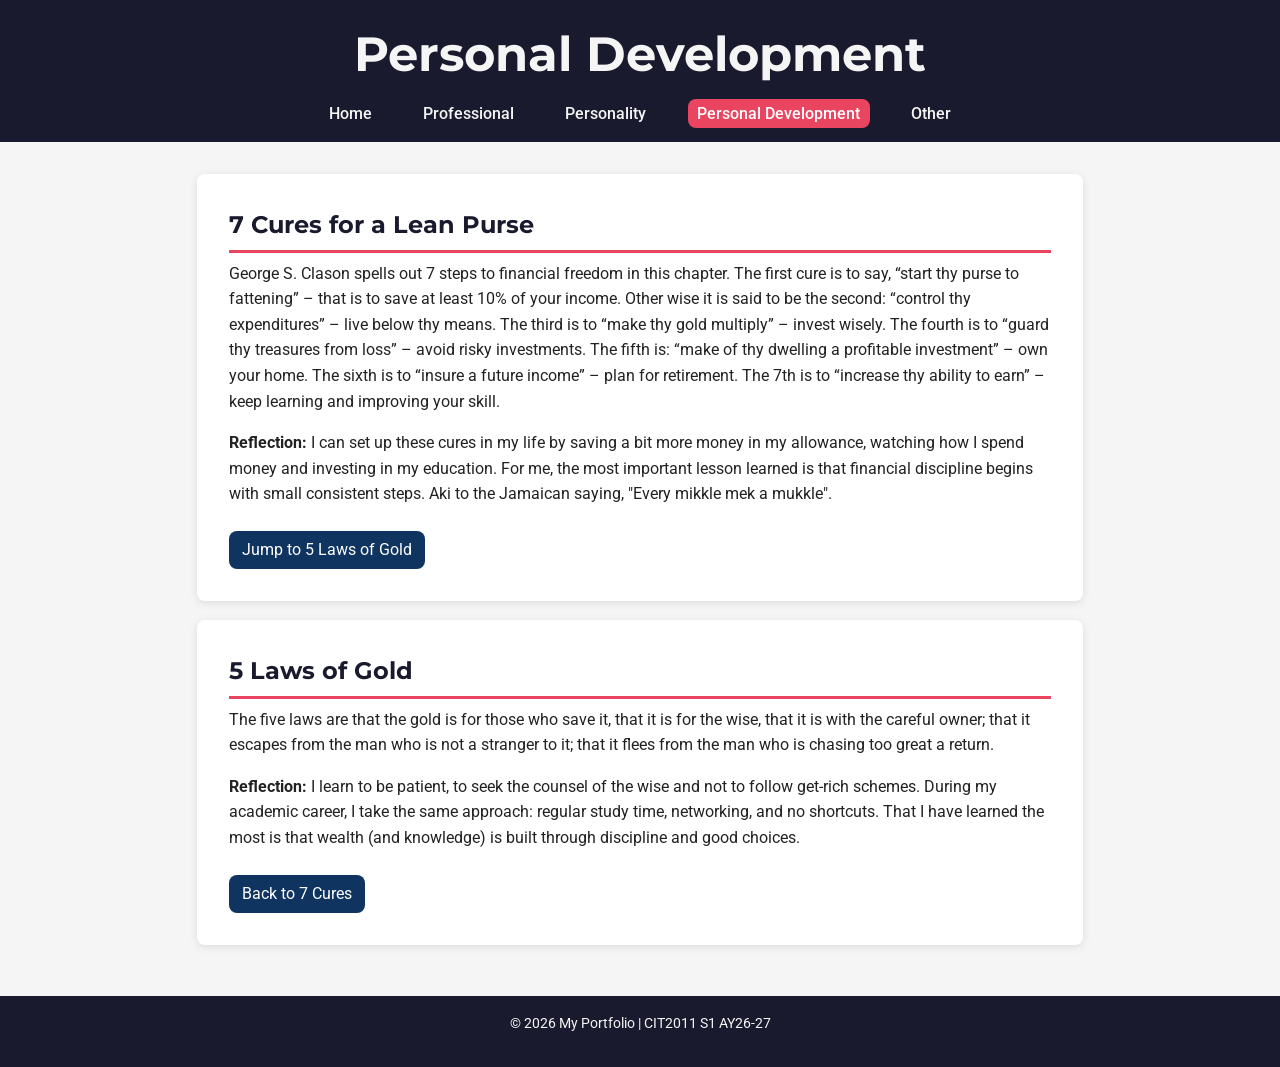
==== Codes/development.html @ 7aa10af8 "Add files via upload" ====
<!DOCTYPE html>
<html lang="en">
<head>
    <meta charset="UTF-8">
    <meta name="viewport" content="width=device-width, initial-scale=1.0">
    <title>Personal Development | My Portfolio</title>
    <link rel="stylesheet" href="../style.css">
    <link href="https://fonts.googleapis.com/css2?family=Montserrat:wght@600;700&family=Roboto:wght@400;500&display=swap" rel="stylesheet">
</head>
<body>

<!-- ============================================================
     HEADER & NAVIGATION
     ============================================================ -->
<header>
    <h1>Personal Development</h1>
    <nav>
        <ul>
            <li><a href="index.html">Home</a></li>
            <li><a href="professional.html">Professional</a></li>
            <li><a href="personality.html">Personality</a></li>
            <li><a href="development.html" class="active">Personal Development</a></li>
            <li><a href="other.html">Other</a></li>
        </ul>
    </nav>
</header>

<!-- ============================================================
     MAIN CONTENT – BOOK REFLECTIONS
     ============================================================ -->
<main class="container">

    <!-- 7 Cures for a Lean Purse -->
    <section class="card" id="cures">
        <h2>7 Cures for a Lean Purse</h2>
        <p>George S. Clason spells out 7 steps to financial freedom in this chapter. The first cure is to say, “start thy purse to 		   fattening” – that is to save at least 10% 	   of your income. Other wise it is said to be the second: “control thy expenditures” – live below thy means. The third is to “make thy gold multiply” – invest wisely. The fourth  	   is to “guard thy treasures from loss” – avoid risky investments. The fifth is: “make of thy dwelling a profitable investment” – own your home. The sixth is to “insure a future 	    income” – plan for retirement. The 7th is to “increase thy ability to earn” – keep learning and improving your skill.
	</p>
	</p>
	   <strong>Reflection:</strong> I can set up these cures in my life by saving a bit more money in my allowance, watching how I spend money and investing in my education. For me, the most important 	    lesson learned is that financial discipline begins with small consistent steps. Aki to the Jamaican saying, "Every mikkle mek a mukkle".
	</p>
        <a href="#gold" class="bookmark-link">Jump to 5 Laws of Gold</a>
    </section>

    <!-- 5 Laws of Gold -->
    <section class="card" id="gold">
        <h2>5 Laws of Gold</h2>
        <p>The five laws are that the gold is for those who save it, that it is for the wise, that it is with the careful owner; that it escapes from the man who is not a stranger to it; that it flees from the man who is chasing too great a return.</p>
        <p><strong>Reflection:</strong> I learn to be patient, to seek the counsel of the wise and not to follow get-rich schemes. During my academic career, I take the same approach: regular study time, networking, and no shortcuts. That I have learned the most is that wealth (and knowledge) is built through discipline and good choices.</p>
        <a href="#cures" class="bookmark-link">Back to 7 Cures</a>
    </section>
</main>

<!-- ============================================================
     FOOTER
     ============================================================ -->
<footer>
    <p>&copy; 2026 My Portfolio | CIT2011 S1 AY26-27</p>
</footer>

</body>
</html>
---- style.css ----
/* Colour scheme & Typography */
:root {
    --primary: #1a1a2e;
    --secondary: #16213e;
    --accent: #0f3460;
    --highlight: #e94560;
    --light: #f5f5f5;
    --text: #222222;
    --font-main: 'Roboto', sans-serif;
    --font-heading: 'Montserrat', sans-serif;
    --radius: 8px;
    --shadow: 0 2px 8px rgba(0, 0, 0, 0.1);
    --max-width: 950px;
}

* {
    margin: 0;
    padding: 0;
    box-sizing: border-box;
}

body {
    font-family: var(--font-main);
    background-color: var(--light);
    color: var(--text);
    line-height: 1.6;
    font-weight: 400;
}

/* Typography */
h1, h2, h3 {
    font-family: var(--font-heading);
    color: var(--primary);
    margin-bottom: 0.5rem;
}

h1 { font-size: 2rem; }
h2 { font-size: 1.5rem; border-bottom: 3px solid var(--highlight); padding-bottom: 0.3rem; }
h3 { font-size: 1.2rem; }

p { margin-bottom: 1rem; }

a {
    color: var(--accent);
    text-decoration: none;
}
a:hover {
    color: var(--highlight);
    text-decoration: underline;
}

/* ============================================================
   LAYOUT CONTAINER
   ============================================================ */
.container {
    max-width: var(--max-width);
    margin: 0 auto;
    padding: 1rem;
}

/* ============================================================
   HEADER & NAVIGATION
   ============================================================ */
header {
    background-color: var(--primary);
    color: var(--light);
    padding: 1rem;
    text-align: center;
}

header h1 {
    color: var(--light);
    margin-bottom: 0.5rem;
}

nav ul {
    list-style: none;
    display: flex;
    flex-wrap: wrap;
    justify-content: center;
    gap: 1rem;
}

nav a {
    color: var(--light);
    font-weight: 500;
    padding: 0.3rem 0.6rem;
    border-radius: var(--radius);
    transition: background 0.3s;
}

nav a:hover,
nav a.active {
    background-color: var(--highlight);
    color: #fff;
    text-decoration: none;
}

main {
    padding: 1.5rem 1rem;
}

section {
    margin-bottom: 2rem;
}

/* ID Photo */
.id-photo {
    display: block;
    width: 150px;
    height: 150px;
    object-fit: cover;
    border-radius: 50%;
    border: 4px solid var(--highlight);
    margin: 1rem auto;
    cursor: pointer;
    transition: transform 0.3s;
}

.id-photo:hover {
    transform: scale(1.15);
}

/* Content Blocks */
.card {
    background: #fff;
    border-radius: var(--radius);
    box-shadow: var(--shadow);
    padding: 1.2rem;
    margin-bottom: 1.2rem;
}

/* Resume Styles */

.resume-item {
    margin-bottom: 1.2rem;
}
.resume-item h3 {
    color: var(--accent);
}
.resume-item .meta {
    font-style: italic;
    font-size: 0.9rem;
    color: #555;
}

/* Projects */
.project-list {
    list-style: square inside;
    padding-left: 1rem;
}
.project-list li {
    margin-bottom: 0.5rem;
}

/* Bookmark */
.bookmark-link {
    display: inline-block;
    background: var(--accent);
    color: #fff;
    padding: 0.4rem 0.8rem;
    border-radius: var(--radius);
    margin-top: 0.5rem;
}
.bookmark-link:hover {
    background: var(--highlight);
    color: #fff;
}

footer {
    background-color: var(--primary);
    color: var(--light);
    text-align: center;
    padding: 1rem;
    font-size: 0.9rem;
}

/* Mobile and desktop layouts rspectively */
@media (min-width: 600px) {
    .container {
        padding: 1.5rem;
    }
    h1 { font-size: 2.5rem; }
    nav ul { gap: 2rem; }
}

@media (min-width: 950px) {
    .container {
        padding: 2rem;
    }
    h1 { font-size: 3rem; }
    .card {
        padding: 2rem;
    }
    .id-photo {
        width: 180px;
        height: 180px;
    }
}
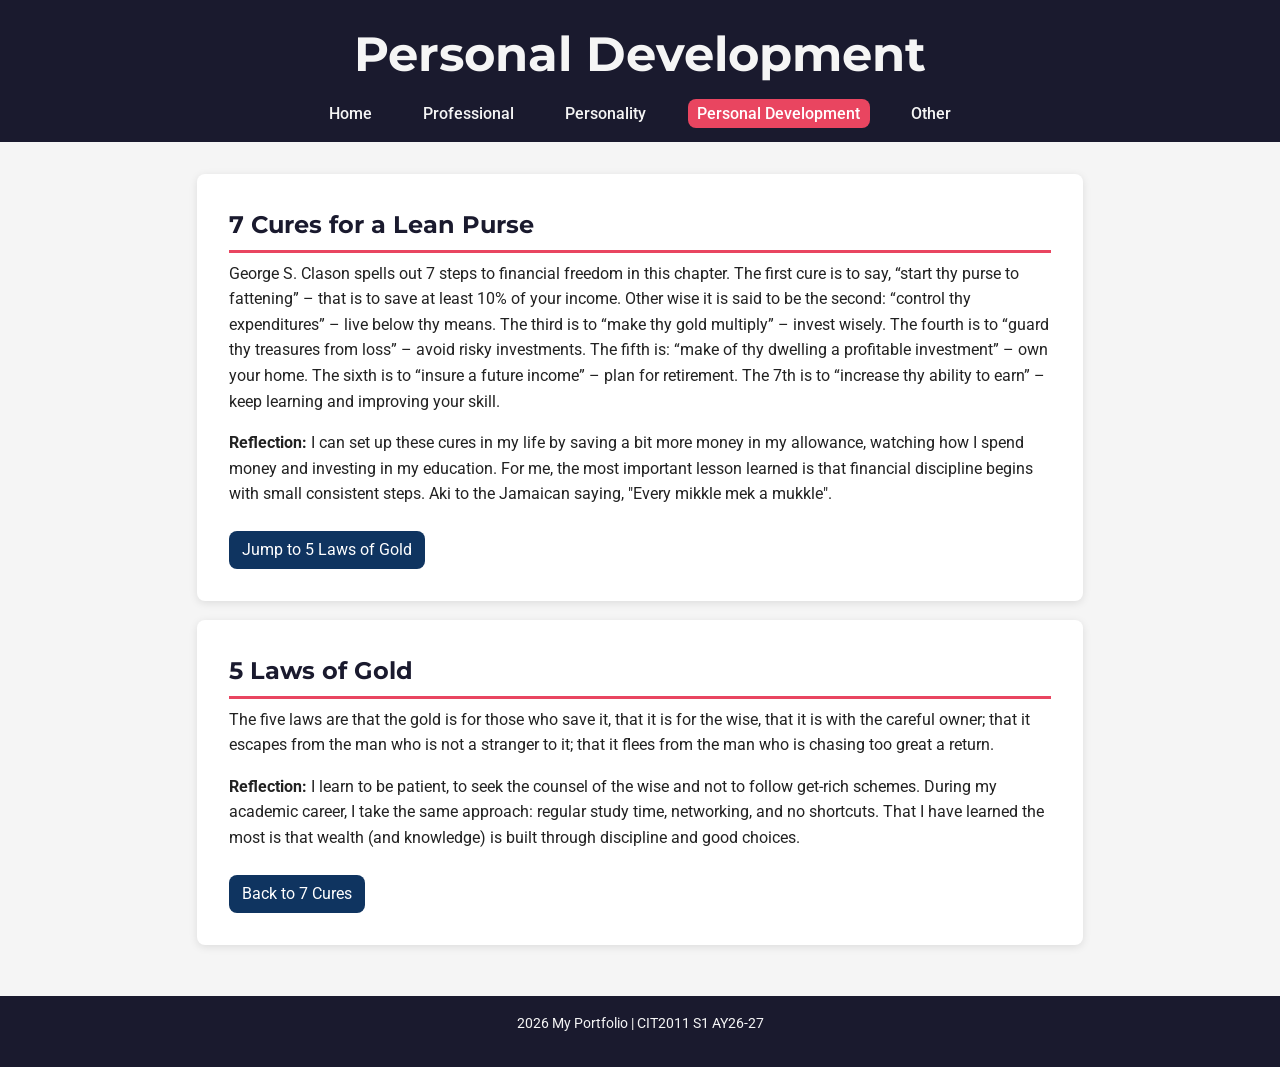
==== commit 99cce321: "Update development.html" ====
--- a/Codes/development.html
+++ b/Codes/development.html
@@ -8,10 +8,7 @@
     <link href="https://fonts.googleapis.com/css2?family=Montserrat:wght@600;700&family=Roboto:wght@400;500&display=swap" rel="stylesheet">
 </head>
 <body>
-
-<!-- ============================================================
-     HEADER & NAVIGATION
-     ============================================================ -->
+	
 <header>
     <h1>Personal Development</h1>
     <nav>
@@ -24,10 +21,7 @@
         </ul>
     </nav>
 </header>
-
-<!-- ============================================================
-     MAIN CONTENT – BOOK REFLECTIONS
-     ============================================================ -->
+	
 <main class="container">
 
     <!-- 7 Cures for a Lean Purse -->
@@ -50,12 +44,9 @@
     </section>
 </main>
 
-<!-- ============================================================
-     FOOTER
-     ============================================================ -->
 <footer>
-    <p>&copy; 2026 My Portfolio | CIT2011 S1 AY26-27</p>
+    <p>2026 My Portfolio | CIT2011 S1 AY26-27</p>
 </footer>
 
 </body>
-</html>+</html>
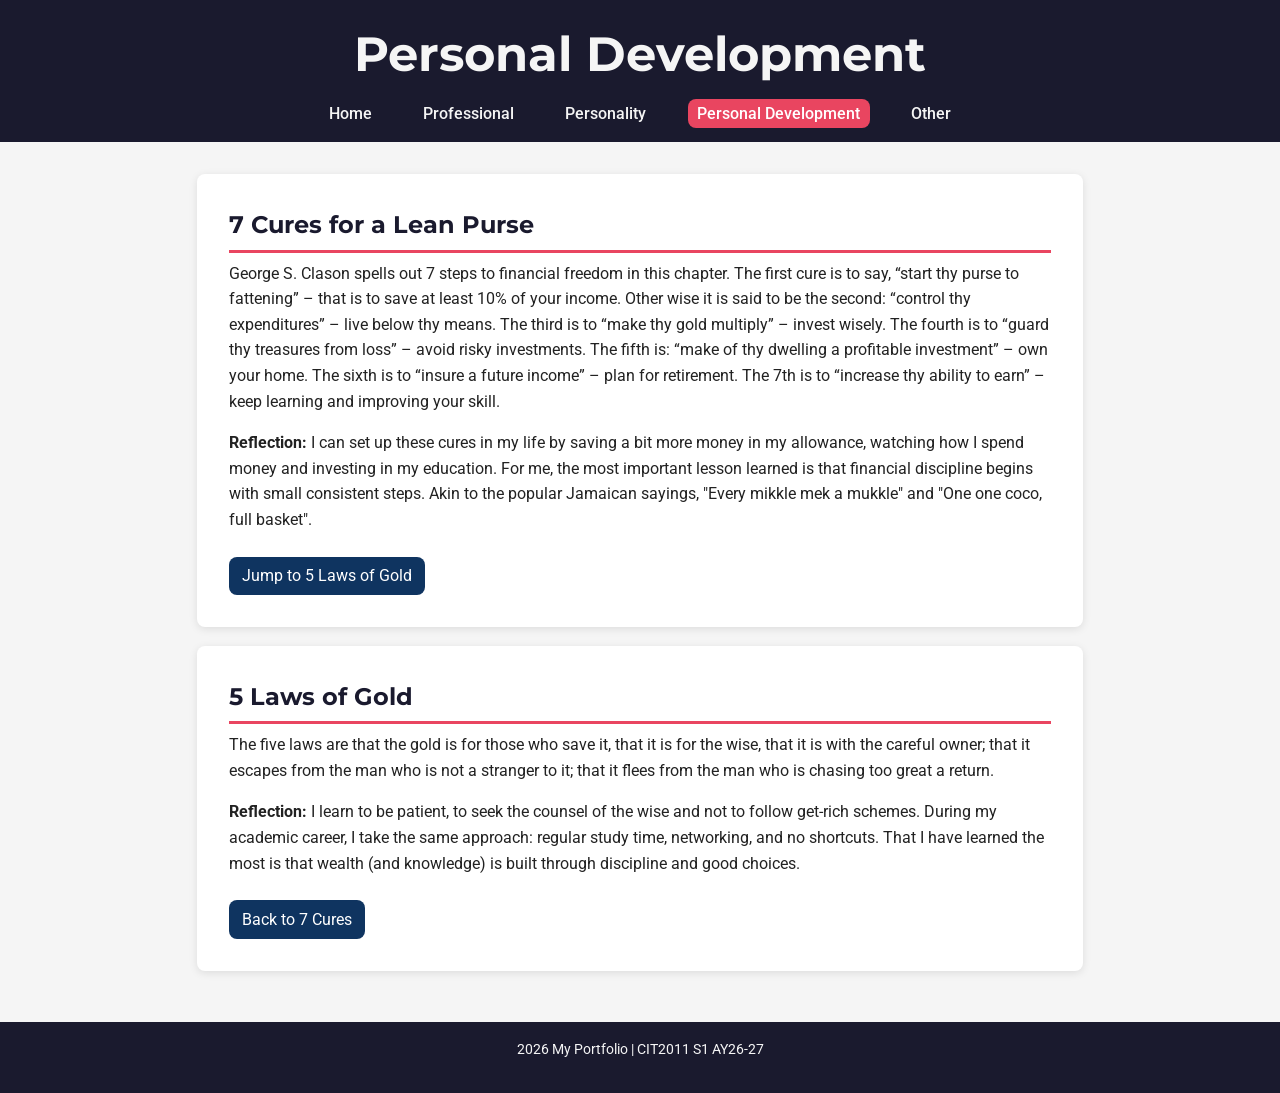
==== commit deb697e2: "Update development.html" ====
--- a/Codes/development.html
+++ b/Codes/development.html
@@ -29,8 +29,8 @@
         <h2>7 Cures for a Lean Purse</h2>
         <p>George S. Clason spells out 7 steps to financial freedom in this chapter. The first cure is to say, “start thy purse to 		   fattening” – that is to save at least 10% 	   of your income. Other wise it is said to be the second: “control thy expenditures” – live below thy means. The third is to “make thy gold multiply” – invest wisely. The fourth  	   is to “guard thy treasures from loss” – avoid risky investments. The fifth is: “make of thy dwelling a profitable investment” – own your home. The sixth is to “insure a future 	    income” – plan for retirement. The 7th is to “increase thy ability to earn” – keep learning and improving your skill.
 	</p>
-	</p>
-	   <strong>Reflection:</strong> I can set up these cures in my life by saving a bit more money in my allowance, watching how I spend money and investing in my education. For me, the most important 	    lesson learned is that financial discipline begins with small consistent steps. Aki to the Jamaican saying, "Every mikkle mek a mukkle".
+	<p>
+	   <strong>Reflection:</strong> I can set up these cures in my life by saving a bit more money in my allowance, watching how I spend money and investing in my education. For me, the most important 	    lesson learned is that financial discipline begins with small consistent steps. Akin to the popular Jamaican sayings, "Every mikkle mek a mukkle" and "One one coco, full basket".
 	</p>
         <a href="#gold" class="bookmark-link">Jump to 5 Laws of Gold</a>
     </section>
